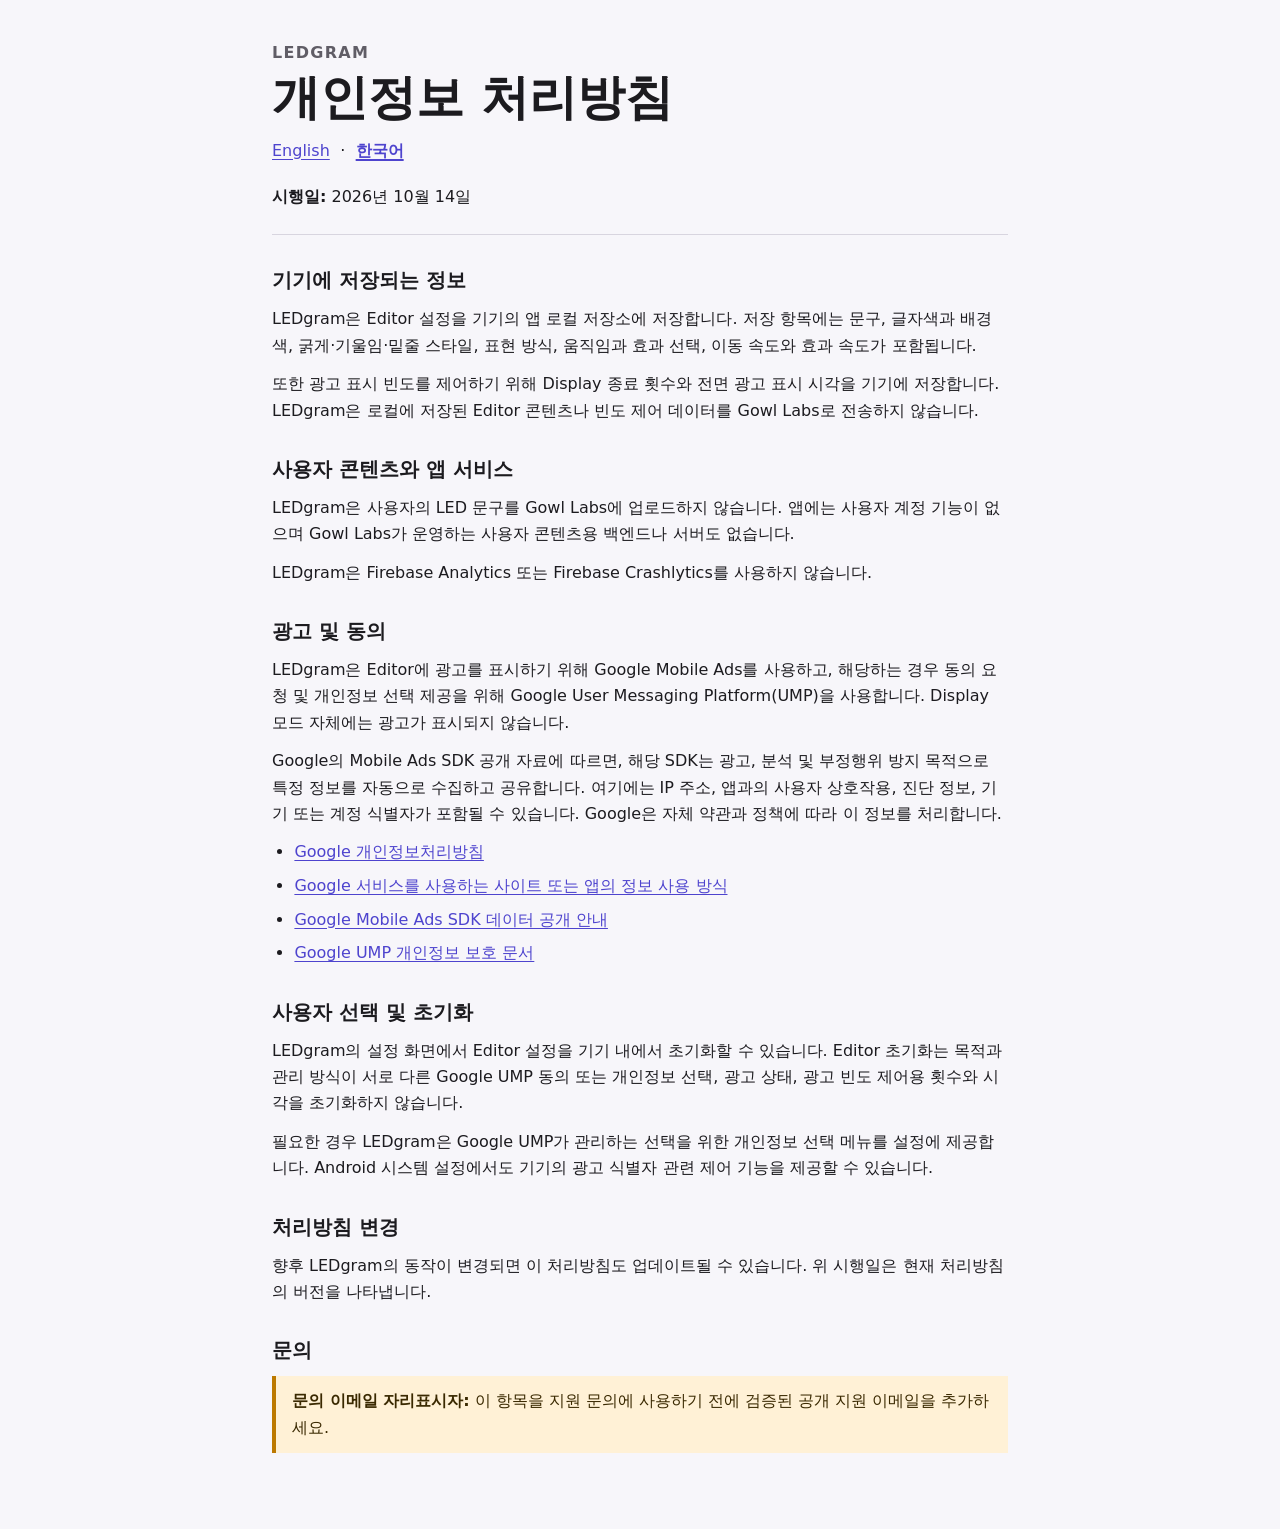
==== docs/privacy/ko.html @ 935cbbbf "docs: add bilingual privacy policy" ====
<!doctype html>
<html lang="ko">
<head>
  <meta charset="utf-8">
  <meta name="viewport" content="width=device-width, initial-scale=1">
  <meta name="description" content="LEDgram Android 앱 개인정보 처리방침입니다.">
  <title>LEDgram 개인정보 처리방침</title>
  <link rel="alternate" hreflang="en" href="./">
  <link rel="alternate" hreflang="ko" href="ko.html">
  <link rel="stylesheet" href="styles.css">
</head>
<body>
  <main>
    <header>
      <p class="product">LEDgram</p>
      <h1>개인정보 처리방침</h1>
      <nav aria-label="언어">
        <a href="./" lang="en">English</a>
        <span aria-hidden="true">·</span>
        <a href="ko.html" lang="ko" aria-current="page">한국어</a>
      </nav>
      <p class="effective"><strong>시행일:</strong> 2026년 10월 14일</p>
    </header>

    <section>
      <h2>기기에 저장되는 정보</h2>
      <p>LEDgram은 Editor 설정을 기기의 앱 로컬 저장소에 저장합니다. 저장 항목에는 문구, 글자색과 배경색, 굵게·기울임·밑줄 스타일, 표현 방식, 움직임과 효과 선택, 이동 속도와 효과 속도가 포함됩니다.</p>
      <p>또한 광고 표시 빈도를 제어하기 위해 Display 종료 횟수와 전면 광고 표시 시각을 기기에 저장합니다. LEDgram은 로컬에 저장된 Editor 콘텐츠나 빈도 제어 데이터를 Gowl Labs로 전송하지 않습니다.</p>
    </section>

    <section>
      <h2>사용자 콘텐츠와 앱 서비스</h2>
      <p>LEDgram은 사용자의 LED 문구를 Gowl Labs에 업로드하지 않습니다. 앱에는 사용자 계정 기능이 없으며 Gowl Labs가 운영하는 사용자 콘텐츠용 백엔드나 서버도 없습니다.</p>
      <p>LEDgram은 Firebase Analytics 또는 Firebase Crashlytics를 사용하지 않습니다.</p>
    </section>

    <section>
      <h2>광고 및 동의</h2>
      <p>LEDgram은 Editor에 광고를 표시하기 위해 Google Mobile Ads를 사용하고, 해당하는 경우 동의 요청 및 개인정보 선택 제공을 위해 Google User Messaging Platform(UMP)을 사용합니다. Display 모드 자체에는 광고가 표시되지 않습니다.</p>
      <p>Google의 Mobile Ads SDK 공개 자료에 따르면, 해당 SDK는 광고, 분석 및 부정행위 방지 목적으로 특정 정보를 자동으로 수집하고 공유합니다. 여기에는 IP 주소, 앱과의 사용자 상호작용, 진단 정보, 기기 또는 계정 식별자가 포함될 수 있습니다. Google은 자체 약관과 정책에 따라 이 정보를 처리합니다.</p>
      <ul>
        <li><a href="https://policies.google.com/privacy?hl=ko">Google 개인정보처리방침</a></li>
        <li><a href="https://policies.google.com/technologies/partner-sites?hl=ko">Google 서비스를 사용하는 사이트 또는 앱의 정보 사용 방식</a></li>
        <li><a href="https://developers.google.com/admob/android/privacy/play-data-disclosure?hl=ko">Google Mobile Ads SDK 데이터 공개 안내</a></li>
        <li><a href="https://developers.google.com/admob/android/privacy?hl=ko">Google UMP 개인정보 보호 문서</a></li>
      </ul>
    </section>

    <section>
      <h2>사용자 선택 및 초기화</h2>
      <p>LEDgram의 설정 화면에서 Editor 설정을 기기 내에서 초기화할 수 있습니다. Editor 초기화는 목적과 관리 방식이 서로 다른 Google UMP 동의 또는 개인정보 선택, 광고 상태, 광고 빈도 제어용 횟수와 시각을 초기화하지 않습니다.</p>
      <p>필요한 경우 LEDgram은 Google UMP가 관리하는 선택을 위한 개인정보 선택 메뉴를 설정에 제공합니다. Android 시스템 설정에서도 기기의 광고 식별자 관련 제어 기능을 제공할 수 있습니다.</p>
    </section>

    <section>
      <h2>처리방침 변경</h2>
      <p>향후 LEDgram의 동작이 변경되면 이 처리방침도 업데이트될 수 있습니다. 위 시행일은 현재 처리방침의 버전을 나타냅니다.</p>
    </section>

    <section>
      <h2>문의</h2>
      <p class="placeholder"><strong>문의 이메일 자리표시자:</strong> 이 항목을 지원 문의에 사용하기 전에 검증된 공개 지원 이메일을 추가하세요.</p>
    </section>
  </main>
</body>
</html>
---- docs/privacy/styles.css ----
:root {
  color-scheme: light dark;
  font-family: system-ui, -apple-system, BlinkMacSystemFont, "Segoe UI", sans-serif;
  line-height: 1.65;
  color: #1c1b1f;
  background: #f7f6fa;
}

* {
  box-sizing: border-box;
}

body {
  margin: 0;
}

main {
  width: min(100% - 2rem, 46rem);
  margin: 0 auto;
  padding: 2.5rem 0 4rem;
}

header {
  border-bottom: 1px solid #d8d5df;
  padding-bottom: 1.5rem;
}

.product {
  margin: 0;
  color: #605d66;
  font-weight: 700;
  letter-spacing: 0.08em;
  text-transform: uppercase;
}

h1 {
  margin: 0.25rem 0 0.5rem;
  font-size: clamp(2rem, 8vw, 3rem);
  line-height: 1.15;
}

h2 {
  margin: 2rem 0 0.5rem;
  font-size: 1.25rem;
  line-height: 1.35;
}

p,
ul {
  margin: 0.75rem 0;
}

ul {
  padding-left: 1.4rem;
}

li + li {
  margin-top: 0.45rem;
}

a {
  color: #4e44ce;
  text-underline-offset: 0.18em;
}

a:focus-visible {
  outline: 3px solid #e1a900;
  outline-offset: 3px;
}

nav {
  display: flex;
  gap: 0.65rem;
  align-items: center;
  margin: 0.75rem 0 1.25rem;
}

nav a[aria-current="page"] {
  font-weight: 700;
  text-decoration-thickness: 0.15em;
}

.effective {
  margin-bottom: 0;
}

.placeholder {
  border-left: 0.25rem solid #bc7900;
  padding: 0.75rem 1rem;
  background: #fff1d6;
  color: #3a2900;
}

@media (max-width: 30rem) {
  main {
    width: min(100% - 1.25rem, 46rem);
    padding-top: 1.5rem;
  }
}

@media (prefers-color-scheme: dark) {
  :root {
    color: #e7e1eb;
    background: #141217;
  }

  header {
    border-bottom-color: #49454f;
  }

  .product {
    color: #cac4d0;
  }

  a {
    color: #c9c2ff;
  }

  .placeholder {
    background: #3a2d0d;
    color: #ffe8ad;
  }
}
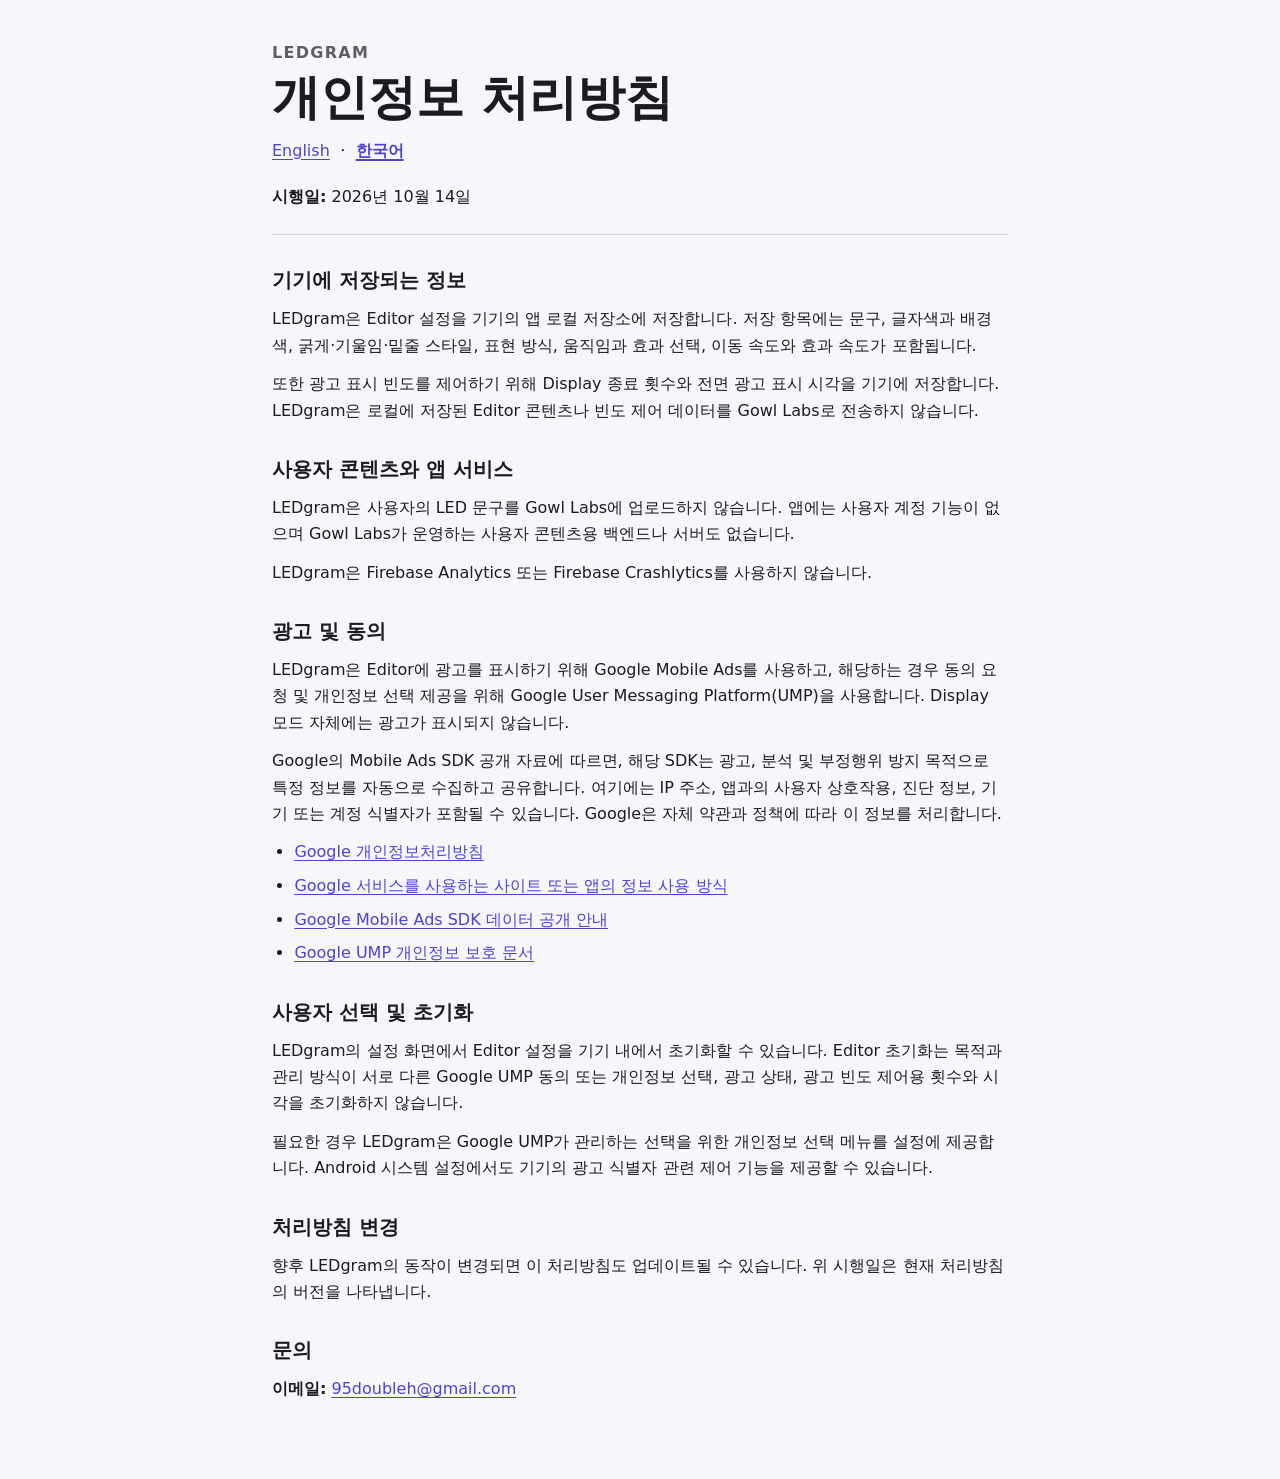
==== commit e28ec568: "docs: add privacy policy contact email" ====
--- a/docs/privacy/ko.html
+++ b/docs/privacy/ko.html
@@ -59,7 +59,7 @@
 
     <section>
       <h2>문의</h2>
-      <p class="placeholder"><strong>문의 이메일 자리표시자:</strong> 이 항목을 지원 문의에 사용하기 전에 검증된 공개 지원 이메일을 추가하세요.</p>
+      <p><strong>이메일:</strong> <a href="mailto:95doubleh@gmail.com">95doubleh@gmail.com</a></p>
     </section>
   </main>
 </body>
